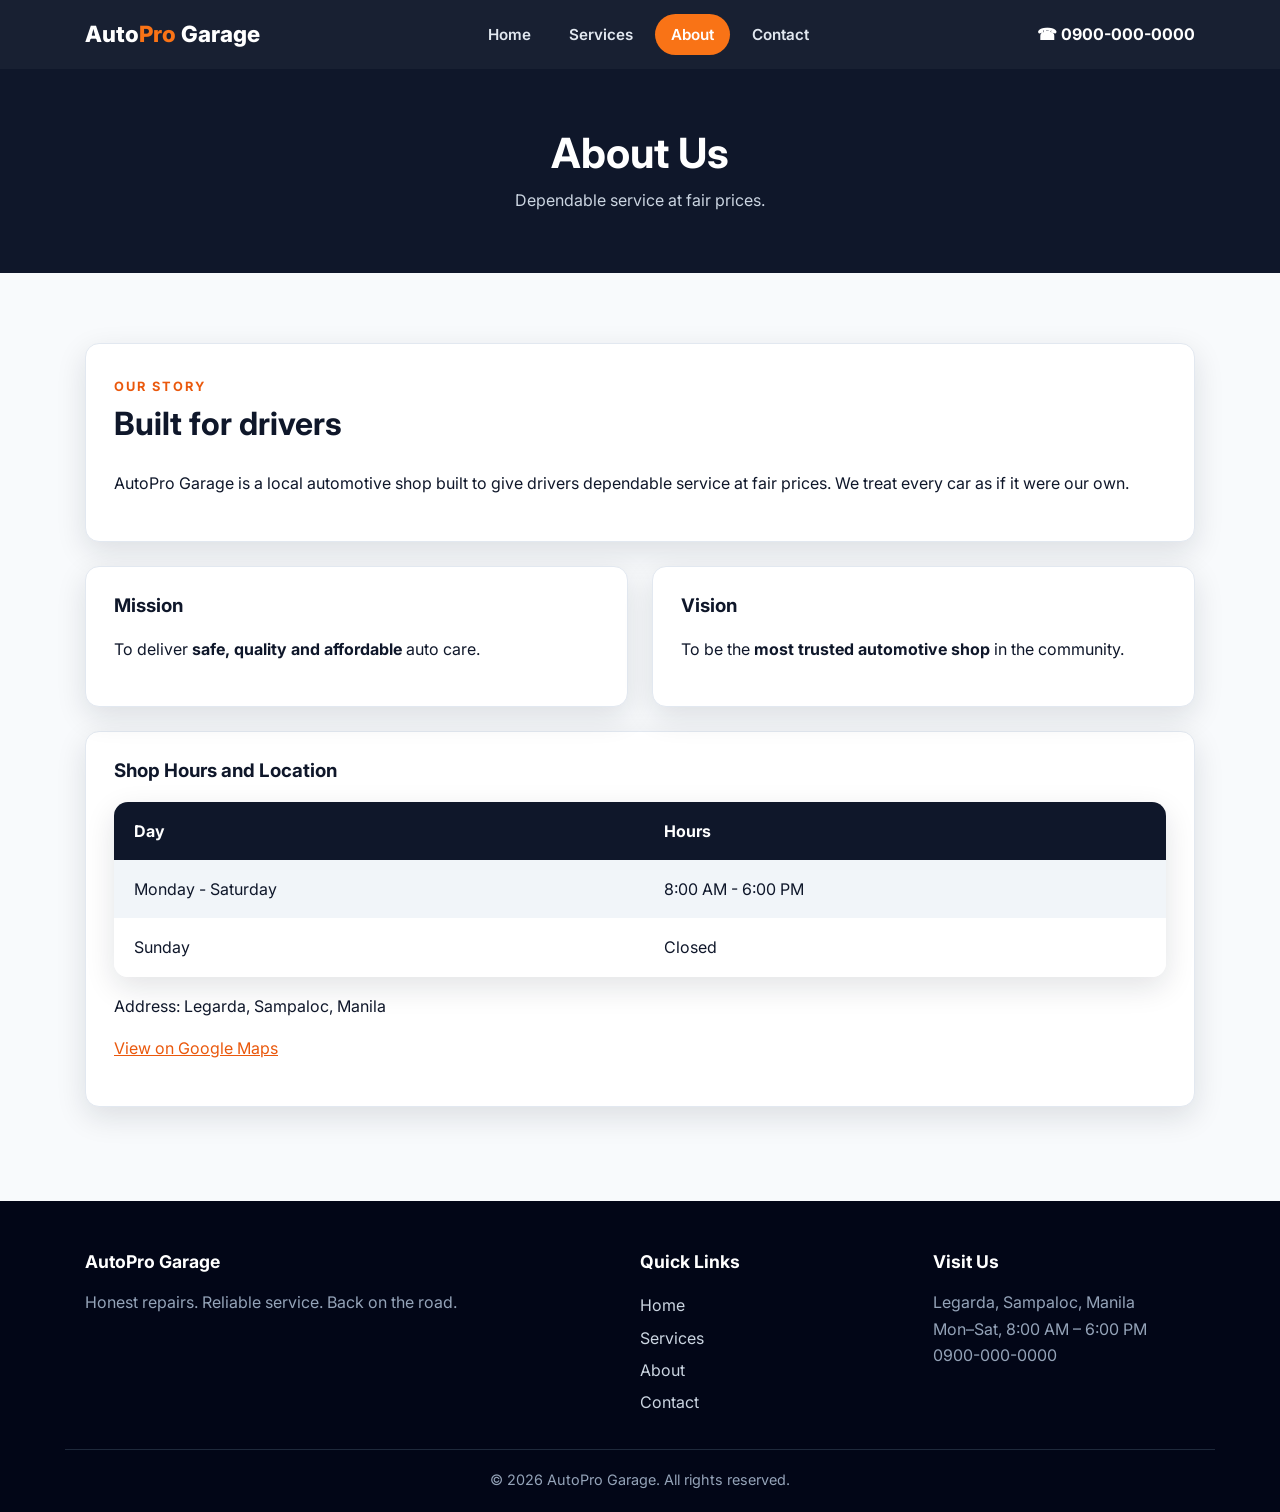
==== about.html @ 9cc5ad5d "AutoPro Garage website" ====
<!DOCTYPE html>
<html lang="en">
<head>
  <meta charset="UTF-8">
  <meta name="viewport" content="width=device-width, initial-scale=1.0">
  <title>AutoPro Garage | About</title>
  <link rel="preconnect" href="https://fonts.googleapis.com">
  <link rel="stylesheet" href="https://fonts.googleapis.com/css2?family=Inter:wght@400;500;600;700;800&display=swap">
  <link rel="stylesheet" href="style.css">
</head>
<body>
  <header class="site-header">
    <div class="header-inner">
      <a href="index.html" class="logo">Auto<span>Pro</span> Garage</a>
      <input type="checkbox" id="menu" class="menu-toggle">
      <label for="menu" class="menu-btn">&#9776;</label>
      <nav>
        <ul>
          <li><a href="index.html">Home</a></li>
          <li><a href="services.html">Services</a></li>
          <li><a href="about.html" class="active">About</a></li>
          <li><a href="contact.html">Contact</a></li>
        </ul>
      </nav>
      <a href="tel:+639000000000" class="header-phone">&#9742; 0900-000-0000</a>
    </div>
  </header>

  <section class="page-hero">
    <h1>About Us</h1>
    <p>Dependable service at fair prices.</p>
  </section>

  <section class="section">
    <div class="container">
      <div class="card">
        <span class="eyebrow">Our Story</span>
        <h2>Built for drivers</h2>
        <p>AutoPro Garage is a local automotive shop built to give drivers dependable service at fair prices. We treat every car as if it were our own.</p>
      </div>

      <div class="grid grid-2">
        <div class="card">
          <h3>Mission</h3>
          <p>To deliver <strong>safe, quality and affordable</strong> auto care.</p>
        </div>
        <div class="card">
          <h3>Vision</h3>
          <p>To be the <strong>most trusted automotive shop</strong> in the community.</p>
        </div>
      </div>

      <div class="card">
        <h3>Shop Hours and Location</h3>
        <div class="table-wrap">
          <table>
            <tr><th>Day</th><th>Hours</th></tr>
            <tr><td>Monday - Saturday</td><td>8:00 AM - 6:00 PM</td></tr>
            <tr><td>Sunday</td><td>Closed</td></tr>
          </table>
        </div>
        <p>Address: Legarda, Sampaloc, Manila</p>
        <p><a href="https://www.google.com/maps" target="_blank">View on Google Maps</a></p>
      </div>
    </div>
  </section>

  <footer>
    <div class="container footer-grid">
      <div><h3>AutoPro Garage</h3><p>Honest repairs. Reliable service. Back on the road.</p></div>
      <div><h3>Quick Links</h3><ul><li><a href="index.html">Home</a></li><li><a href="services.html">Services</a></li><li><a href="about.html">About</a></li><li><a href="contact.html">Contact</a></li></ul></div>
      <div><h3>Visit Us</h3><p>Legarda, Sampaloc, Manila<br>Mon&ndash;Sat, 8:00 AM &ndash; 6:00 PM<br>0900-000-0000</p></div>
    </div>
    <div class="container copyright">&copy; 2026 AutoPro Garage. All rights reserved.</div>
  </footer>
</body>
</html>
---- style.css ----
/* AutoPro Garage - modern external stylesheet */
:root {
  --dark: #0f172a;
  --dark-2: #1e293b;
  --accent: #f97316;
  --accent-dark: #ea580c;
  --light: #f8fafc;
  --muted: #64748b;
  --radius: 14px;
  --shadow: 0 10px 30px rgba(15, 23, 42, 0.12);
}

* { box-sizing: border-box; }
html { scroll-behavior: smooth; }

body {
  margin: 0;
  font-family: "Inter", "Segoe UI", Arial, sans-serif;
  color: var(--dark);
  background-color: var(--light);
  line-height: 1.65;
}

img { max-width: 100%; height: auto; display: block; }
a { color: var(--accent-dark); }
h1, h2, h3 { line-height: 1.2; margin-top: 0; }
h2 { font-size: 2rem; }

.container { max-width: 1150px; margin: 0 auto; padding: 0 20px; }
.section { padding: 70px 0; }
.section.alt { background-color: #fff; }
.section-title { text-align: center; margin-bottom: 40px; }
.section-title p { color: var(--muted); max-width: 600px; margin: 8px auto 0; }
.eyebrow {
  display: inline-block;
  color: var(--accent-dark);
  font-weight: 700;
  letter-spacing: 2px;
  text-transform: uppercase;
  font-size: 0.8rem;
  margin-bottom: 8px;
}

/* ---------- Header + Navigation (sticky) ---------- */
header.site-header {
  position: sticky;
  top: 0;
  z-index: 100;
  background-color: rgba(15, 23, 42, 0.96);
  backdrop-filter: blur(8px);
}
.header-inner {
  display: flex;
  align-items: center;
  justify-content: space-between;
  gap: 20px;
  padding: 14px 20px;
  max-width: 1150px;
  margin: 0 auto;
}
.logo { color: #fff; text-decoration: none; font-size: 1.4rem; font-weight: 800; }
.logo span { color: var(--accent); }

nav ul { list-style-type: none; margin: 0; padding: 0; display: flex; gap: 6px; }
nav li { display: inline-block; }
nav a {
  display: block;
  color: #e2e8f0;
  text-decoration: none;
  padding: 8px 16px;
  border-radius: 999px;
  font-weight: 600;
  font-size: 0.95rem;
  transition: background-color 0.25s, color 0.25s;
}
nav a:hover, nav a.active { background-color: var(--accent); color: #fff; }

.header-phone { color: #fff; text-decoration: none; font-weight: 700; white-space: nowrap; }

/* Mobile menu (checkbox toggle) */
.menu-toggle { display: none; }
.menu-btn { display: none; color: #fff; font-size: 1.8rem; cursor: pointer; }

/* ---------- Buttons ---------- */
.btn {
  display: inline-block;
  background-color: var(--accent);
  color: #fff;
  text-decoration: none;
  font-weight: 700;
  padding: 14px 28px;
  border: none;
  border-radius: 999px;
  cursor: pointer;
  font-size: 1rem;
  transition: transform 0.2s, background-color 0.2s, box-shadow 0.2s;
}
.btn:hover { background-color: var(--accent-dark); transform: translateY(-2px); box-shadow: var(--shadow); }
.btn.outline { background: transparent; border: 2px solid #fff; }
.btn.outline:hover { background-color: #fff; color: var(--dark); }

/* ---------- Hero ---------- */
.hero {
  background: linear-gradient(120deg, rgba(15,23,42,0.96) 40%, rgba(15,23,42,0.75)), var(--dark-2);
  color: #fff;
  padding: 80px 0;
}
.hero-grid { display: grid; grid-template-columns: 1.2fr 1fr; gap: 50px; align-items: center; }
.hero h1 { font-size: 3rem; margin-bottom: 18px; }
.hero h1 span { color: var(--accent); }
.hero p.lead { color: #cbd5e1; font-size: 1.1rem; max-width: 560px; }
.hero-buttons { display: flex; gap: 14px; flex-wrap: wrap; margin-top: 26px; }
.hero-img { margin-top: 36px; border-radius: var(--radius); box-shadow: var(--shadow); }

.page-hero { background: var(--dark); color: #fff; text-align: center; padding: 60px 20px; }
.page-hero h1 { font-size: 2.6rem; margin-bottom: 8px; }
.page-hero p { color: #cbd5e1; margin: 0; }

/* ---------- Cards (box model) ---------- */
.card {
  background-color: #fff;
  border-radius: var(--radius);
  padding: 28px;
  box-shadow: var(--shadow);
  border: 1px solid #e2e8f0;
  margin-bottom: 24px;
}
.form-card { color: var(--dark); }
.form-card h3 { font-size: 1.4rem; }

.grid { display: grid; gap: 24px; }
.grid-3 { grid-template-columns: repeat(3, 1fr); }
.grid-4 { grid-template-columns: repeat(4, 1fr); }
.grid-2 { grid-template-columns: repeat(2, 1fr); }

.service-card { text-align: center; transition: transform 0.25s, box-shadow 0.25s; margin-bottom: 0; }
.service-card:hover { transform: translateY(-8px); box-shadow: 0 18px 40px rgba(249,115,22,0.25); }
.icon {
  width: 68px; height: 68px;
  margin: 0 auto 16px;
  display: flex; align-items: center; justify-content: center;
  font-size: 2rem;
  background-color: #fff1e6;
  border-radius: 50%;
}
.service-card p { color: var(--muted); margin-bottom: 0; }

/* Stats band */
.stats { background-color: var(--accent); color: #fff; padding: 36px 0; }
.stats .grid { text-align: center; }
.stats strong { display: block; font-size: 2.2rem; }

/* Steps */
.step { text-align: center; }
.step .num {
  width: 52px; height: 52px; border-radius: 50%;
  background-color: var(--dark); color: #fff;
  display: flex; align-items: center; justify-content: center;
  font-weight: 800; margin: 0 auto 12px;
}

/* Lists */
ul.checks { list-style-type: none; padding: 0; }
ul.checks li { padding: 8px 0 8px 32px; position: relative; }
ul.checks li::before { content: "\2713"; position: absolute; left: 0; color: var(--accent-dark); font-weight: 800; }

/* ---------- Table ---------- */
.table-wrap { overflow-x: auto; border-radius: var(--radius); box-shadow: var(--shadow); }
table { width: 100%; border-collapse: collapse; background-color: #fff; }
th, td { padding: 16px 20px; text-align: left; }
th { background-color: var(--dark); color: #fff; }
tr:nth-child(even) td { background-color: #f1f5f9; }
tr:hover td { background-color: #ffedd5; }
td.price { font-weight: 700; color: var(--accent-dark); white-space: nowrap; }

/* ---------- Forms ---------- */
form label { display: block; margin: 14px 0 6px; font-weight: 600; font-size: 0.9rem; }
form input[type="text"], form input[type="email"], form input[type="tel"], form input[type="password"], form select, form textarea {
  width: 100%;
  padding: 12px 14px;
  border: 1px solid #cbd5e1;
  border-radius: 10px;
  font-size: 1rem;
  font-family: inherit;
  transition: border-color 0.2s, box-shadow 0.2s;
}
form input:focus, form select:focus, form textarea:focus {
  outline: none;
  border-color: var(--accent);
  box-shadow: 0 0 0 4px rgba(249,115,22,0.18);
}
.options { display: flex; flex-wrap: wrap; gap: 8px 22px; }
.options label { display: inline-flex; align-items: center; gap: 6px; font-weight: 500; margin: 0; }
form .btn { width: 100%; margin-top: 18px; }

/* CTA band */
.cta { background-color: var(--dark); color: #fff; text-align: center; padding: 60px 20px; }
.cta p { color: #cbd5e1; }

video, audio { max-width: 100%; border-radius: var(--radius); }

/* ---------- Footer ---------- */
footer { background-color: #020617; color: #94a3b8; padding: 50px 0 20px; }
.footer-grid { display: grid; grid-template-columns: 2fr 1fr 1fr; gap: 30px; }
footer h3 { color: #fff; font-size: 1.1rem; }
footer a { color: #cbd5e1; text-decoration: none; }
footer a:hover { color: var(--accent); }
footer ul { list-style-type: none; padding: 0; margin: 0; }
footer li { padding: 3px 0; }
.copyright { border-top: 1px solid #1e293b; margin-top: 30px; padding-top: 18px; text-align: center; font-size: 0.9rem; }

/* ---------- Responsive ---------- */
@media (max-width: 900px) {
  .hero-grid, .grid-3, .grid-4, .grid-2, .footer-grid { grid-template-columns: 1fr; }
  .hero h1 { font-size: 2.2rem; }
  .header-phone { display: none; }
  .menu-btn { display: block; }
  nav { position: absolute; top: 100%; left: 0; right: 0; background-color: var(--dark); display: none; }
  nav ul { flex-direction: column; padding: 10px 20px 20px; }
  .menu-toggle:checked ~ nav { display: block; }
}

/* ---------- Brand logos ---------- */
.brand-grid { display: grid; grid-template-columns: repeat(5, 1fr); gap: 20px; }
.brand { background-color: #fff; border: 1px solid #e2e8f0; border-radius: var(--radius); box-shadow: var(--shadow); padding: 28px 12px; text-align: center; font-weight: 700; transition: transform 0.25s, box-shadow 0.25s; }
.brand img { margin: 0 auto 12px; width: 64px; height: 64px; object-fit: contain; filter: grayscale(1); opacity: 0.8; transition: filter 0.25s, opacity 0.25s; }
.brand:hover { transform: translateY(-6px); box-shadow: 0 18px 40px rgba(249,115,22,0.25); }
.brand:hover img { filter: none; opacity: 1; }
@media (max-width: 900px) { .brand-grid { grid-template-columns: repeat(2, 1fr); } }
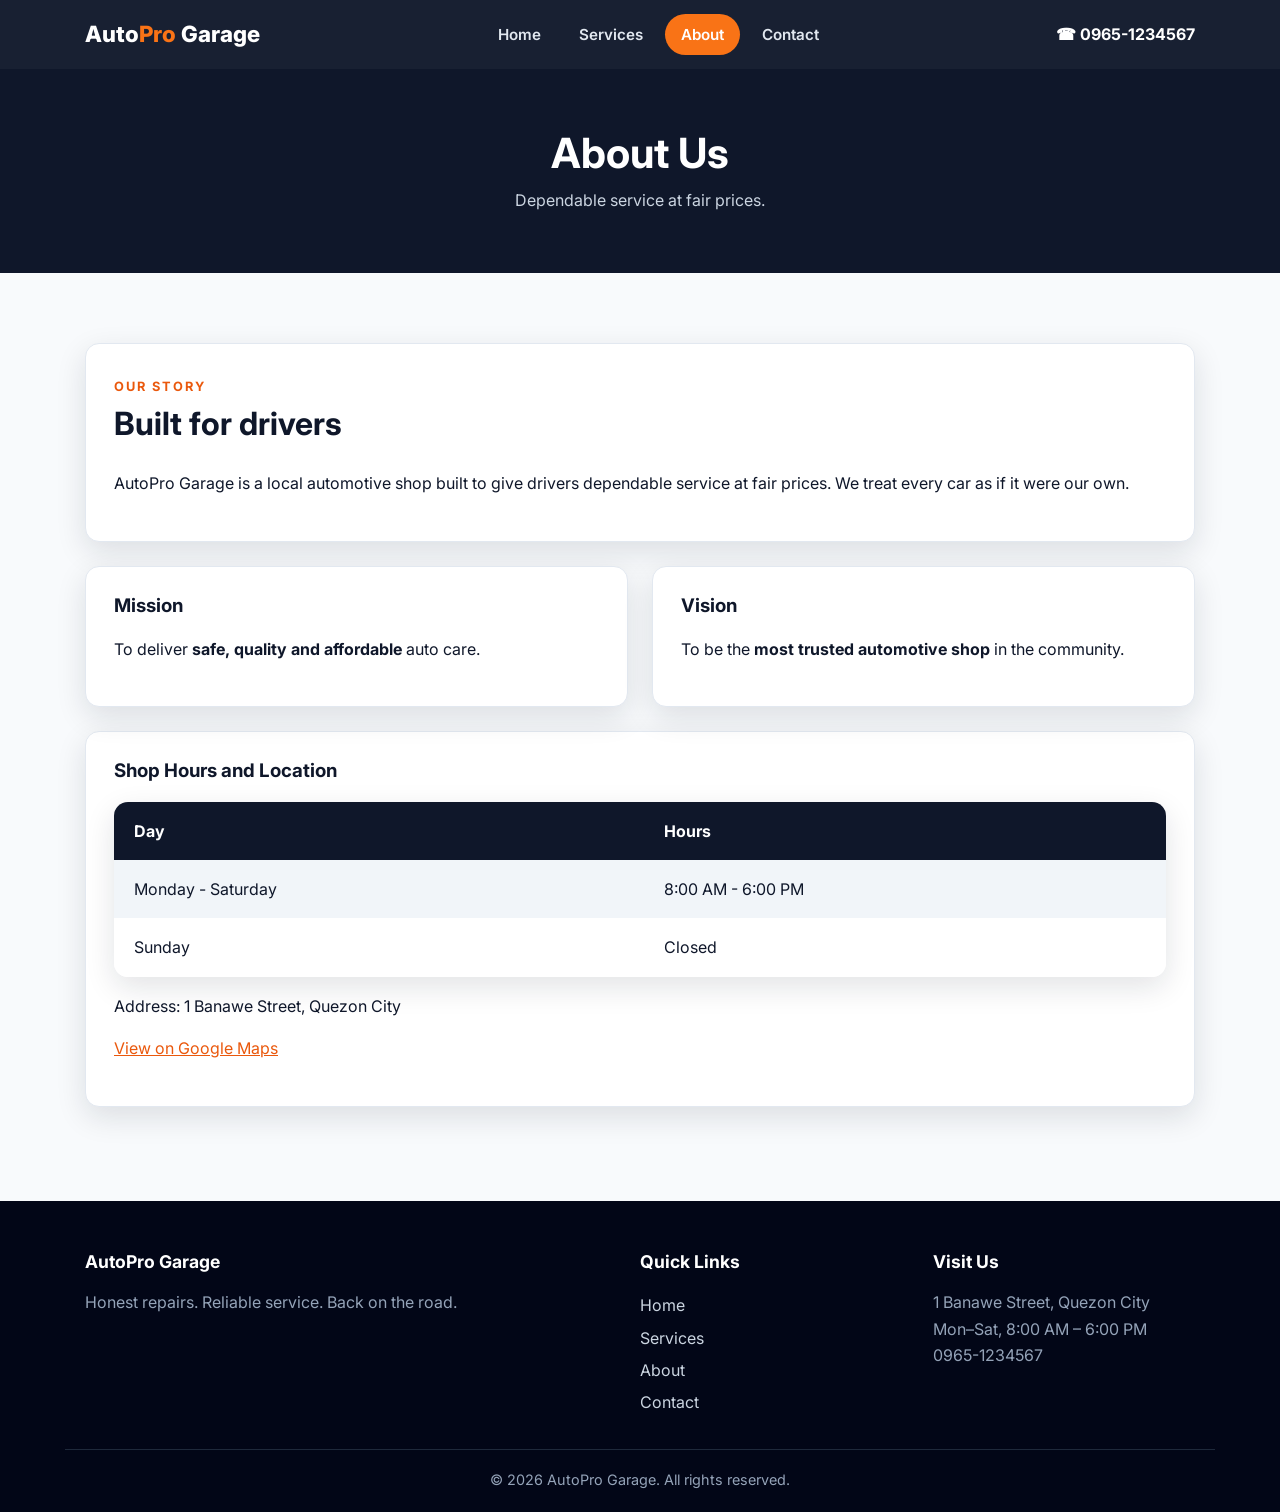
==== commit b313e090: "Update contact details" ====
--- a/about.html
+++ b/about.html
@@ -22,7 +22,7 @@
           <li><a href="contact.html">Contact</a></li>
         </ul>
       </nav>
-      <a href="tel:+639000000000" class="header-phone">&#9742; 0900-000-0000</a>
+      <a href="tel:+639651234567" class="header-phone">&#9742; 0965-1234567</a>
     </div>
   </header>
 
@@ -59,8 +59,8 @@
             <tr><td>Sunday</td><td>Closed</td></tr>
           </table>
         </div>
-        <p>Address: Legarda, Sampaloc, Manila</p>
-        <p><a href="https://www.google.com/maps" target="_blank">View on Google Maps</a></p>
+        <p>Address: 1 Banawe Street, Quezon City</p>
+        <p><a href="https://www.google.com/maps/search/?api=1&amp;query=1+Banawe+Street+Quezon+City" target="_blank">View on Google Maps</a></p>
       </div>
     </div>
   </section>
@@ -69,7 +69,7 @@
     <div class="container footer-grid">
       <div><h3>AutoPro Garage</h3><p>Honest repairs. Reliable service. Back on the road.</p></div>
       <div><h3>Quick Links</h3><ul><li><a href="index.html">Home</a></li><li><a href="services.html">Services</a></li><li><a href="about.html">About</a></li><li><a href="contact.html">Contact</a></li></ul></div>
-      <div><h3>Visit Us</h3><p>Legarda, Sampaloc, Manila<br>Mon&ndash;Sat, 8:00 AM &ndash; 6:00 PM<br>0900-000-0000</p></div>
+      <div><h3>Visit Us</h3><p>1 Banawe Street, Quezon City<br>Mon&ndash;Sat, 8:00 AM &ndash; 6:00 PM<br>0965-1234567</p></div>
     </div>
     <div class="container copyright">&copy; 2026 AutoPro Garage. All rights reserved.</div>
   </footer>
